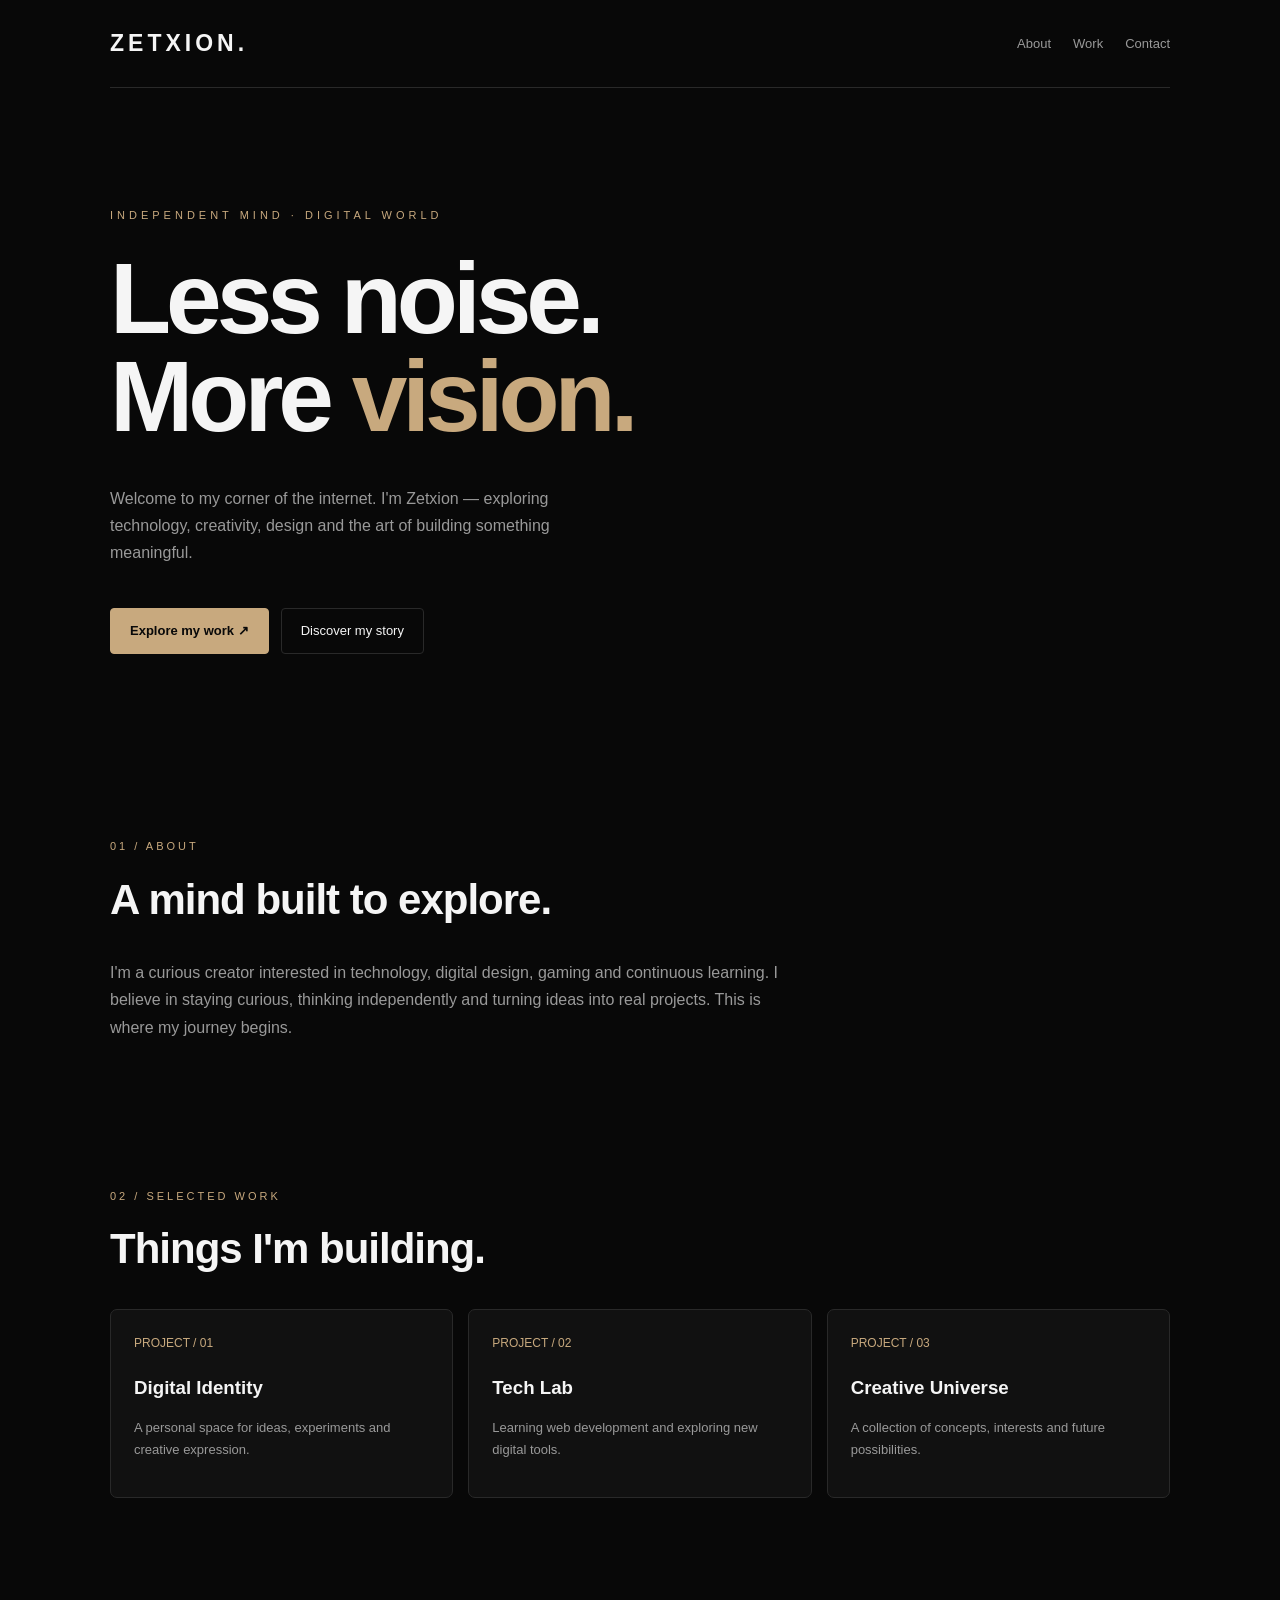
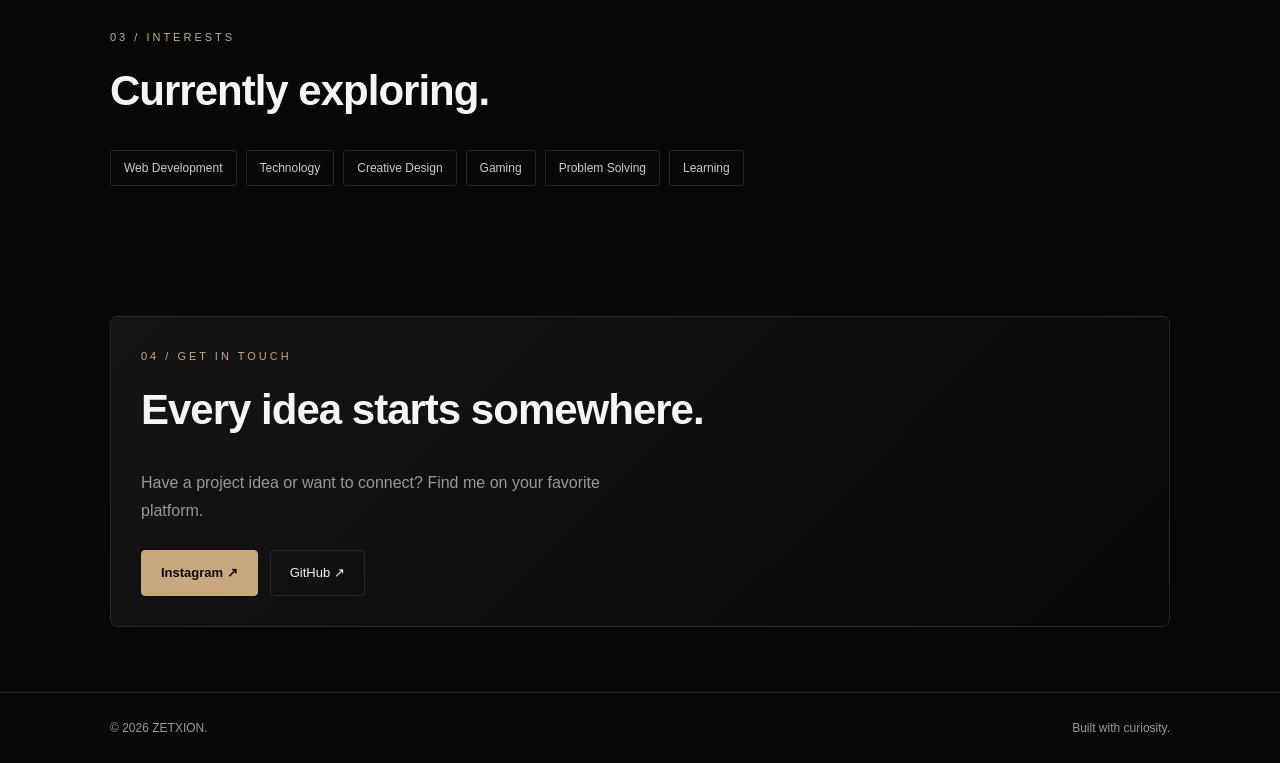
==== index.html @ 067358d5 "Create index.html" ====
<!DOCTYPE html>
<html lang="en">
<head>
  <meta charset="UTF-8">
  <meta name="viewport" content="width=device-width, initial-scale=1.0">
  <meta name="theme-color" content="#080808">
  <meta name="description" content="Zetxion — Personal portfolio, projects and digital identity.">
  <title>ZETXION — Personal Portfolio</title>
  <style>
    :root {
      --bg: #080808;
      --panel: #111111;
      --text: #f5f5f5;
      --muted: #999999;
      --line: #292929;
      --accent: #c8a97e;
    }

    * { box-sizing: border-box; }

    html { scroll-behavior: smooth; }

    body {
      margin: 0;
      background: var(--bg);
      color: var(--text);
      font-family: Inter, Arial, sans-serif;
      line-height: 1.7;
    }

    a {
      color: inherit;
      text-decoration: none;
    }

    .wrap {
      width: min(1060px, 90%);
      margin: auto;
    }

    nav {
      display: flex;
      justify-content: space-between;
      align-items: center;
      padding: 24px 0;
      border-bottom: 1px solid var(--line);
    }

    .logo {
      font-size: 23px;
      font-weight: 900;
      letter-spacing: 4px;
    }

    .navlinks {
      display: flex;
      gap: 22px;
      color: var(--muted);
      font-size: 13px;
    }

    .hero {
      min-height: 76vh;
      display: flex;
      flex-direction: column;
      justify-content: center;
      align-items: flex-start;
      padding: 75px 0;
    }

    .eyebrow {
      color: var(--accent);
      text-transform: uppercase;
      letter-spacing: 4px;
      font-size: 11px;
    }

    h1 {
      font-size: clamp(48px, 12vw, 100px);
      line-height: .98;
      letter-spacing: -5px;
      margin: 24px 0;
    }

    h1 span { color: var(--accent); }

    .intro {
      color: var(--muted);
      max-width: 510px;
      font-size: 16px;
    }

    .actions {
      display: flex;
      flex-wrap: wrap;
      gap: 12px;
      margin-top: 26px;
    }

    .btn {
      padding: 11px 19px;
      border: 1px solid var(--line);
      border-radius: 4px;
      font-size: 13px;
      transition: .2s;
    }

    .btn.primary {
      background: var(--accent);
      color: #090909;
      border-color: var(--accent);
      font-weight: 700;
    }

    .btn:hover { transform: translateY(-3px); }

    section { padding: 65px 0; }

    .section-label {
      color: var(--accent);
      font-size: 11px;
      letter-spacing: 3px;
      text-transform: uppercase;
    }

    h2 {
      font-size: clamp(28px, 6vw, 42px);
      margin: 8px 0 24px;
      letter-spacing: -1px;
    }

    .about {
      max-width: 680px;
      color: var(--muted);
    }

    .grid {
      display: grid;
      grid-template-columns: repeat(3, 1fr);
      gap: 15px;
    }

    .card {
      background: var(--panel);
      border: 1px solid var(--line);
      padding: 23px;
      border-radius: 7px;
      transition: .25s;
    }

    .card:hover {
      border-color: var(--accent);
      transform: translateY(-4px);
    }

    .card .number {
      color: var(--accent);
      font-size: 12px;
    }

    .card h3 { margin-bottom: 7px; }

    .card p {
      color: var(--muted);
      font-size: 13px;
    }

    .tags {
      display: flex;
      flex-wrap: wrap;
      gap: 9px;
    }

    .tag {
      border: 1px solid var(--line);
      padding: 7px 13px;
      color: #cccccc;
      font-size: 12px;
      border-radius: 3px;
    }

    .contact-box {
      padding: 30px;
      border: 1px solid var(--line);
      border-radius: 7px;
      background: linear-gradient(135deg, #141414, #090909);
    }

    footer {
      border-top: 1px solid var(--line);
      padding: 25px 0;
      color: var(--muted);
      font-size: 12px;
    }

    footer .wrap {
      display: flex;
      justify-content: space-between;
      gap: 12px;
      flex-wrap: wrap;
    }

    @media (max-width: 650px) {
      .navlinks { gap: 12px; font-size: 11px; }
      .logo { font-size: 19px; letter-spacing: 2px; }
      h1 { letter-spacing: -3px; }
      .grid { grid-template-columns: 1fr; }
      .hero { min-height: 68vh; }
    }
  </style>
</head>
<body>
  <header class="wrap">
    <nav>
      <a class="logo" href="#home">ZETXION.</a>
      <div class="navlinks">
        <a href="#about">About</a>
        <a href="#work">Work</a>
        <a href="#contact">Contact</a>
      </div>
    </nav>
  </header>

  <main>
    <section class="hero wrap" id="home">
      <div class="eyebrow">Independent mind · Digital world</div>
      <h1>Less noise.<br>More <span>vision.</span></h1>
      <p class="intro">
        Welcome to my corner of the internet.
        I'm Zetxion — exploring technology, creativity,
        design and the art of building something meaningful.
      </p>
      <div class="actions">
        <a class="btn primary" href="#work">Explore my work ↗</a>
        <a class="btn" href="#about">Discover my story</a>
      </div>
    </section>

    <section class="wrap" id="about">
      <div class="section-label">01 / About</div>
      <h2>A mind built to explore.</h2>
      <p class="about">
        I'm a curious creator interested in technology, digital
        design, gaming and continuous learning. I believe in
        staying curious, thinking independently and turning
        ideas into real projects. This is where my journey begins.
      </p>
    </section>

    <section class="wrap" id="work">
      <div class="section-label">02 / Selected work</div>
      <h2>Things I'm building.</h2>
      <div class="grid">
        <article class="card">
          <div class="number">PROJECT / 01</div>
          <h3>Digital Identity</h3>
          <p>A personal space for ideas, experiments and creative expression.</p>
        </article>
        <article class="card">
          <div class="number">PROJECT / 02</div>
          <h3>Tech Lab</h3>
          <p>Learning web development and exploring new digital tools.</p>
        </article>
        <article class="card">
          <div class="number">PROJECT / 03</div>
          <h3>Creative Universe</h3>
          <p>A collection of concepts, interests and future possibilities.</p>
        </article>
      </div>
    </section>

    <section class="wrap" id="skills">
      <div class="section-label">03 / Interests</div>
      <h2>Currently exploring.</h2>
      <div class="tags">
        <span class="tag">Web Development</span>
        <span class="tag">Technology</span>
        <span class="tag">Creative Design</span>
        <span class="tag">Gaming</span>
        <span class="tag">Problem Solving</span>
        <span class="tag">Learning</span>
      </div>
    </section>

    <section class="wrap" id="contact">
      <div class="contact-box">
        <div class="section-label">04 / Get in touch</div>
        <h2>Every idea starts somewhere.</h2>
        <p class="intro">
          Have a project idea or want to connect?
          Find me on your favorite platform.
        </p>
        <!-- Replace # with your real profile URLs -->
        <div class="actions">
          <a class="btn primary" href="#" target="_blank"
             rel="noopener">Instagram ↗</a>
          <a class="btn" href="#" target="_blank"
             rel="noopener">GitHub ↗</a>
        </div>
      </div>
    </section>
  </main>

  <footer>
    <div class="wrap">
      <span>© <span id="year">2026</span> ZETXION.</span>
      <span>Built with curiosity.</span>
    </div>
  </footer>

  <script>
    document.getElementById("year").textContent =
      new Date().getFullYear();
  </script>
</body>
</html>
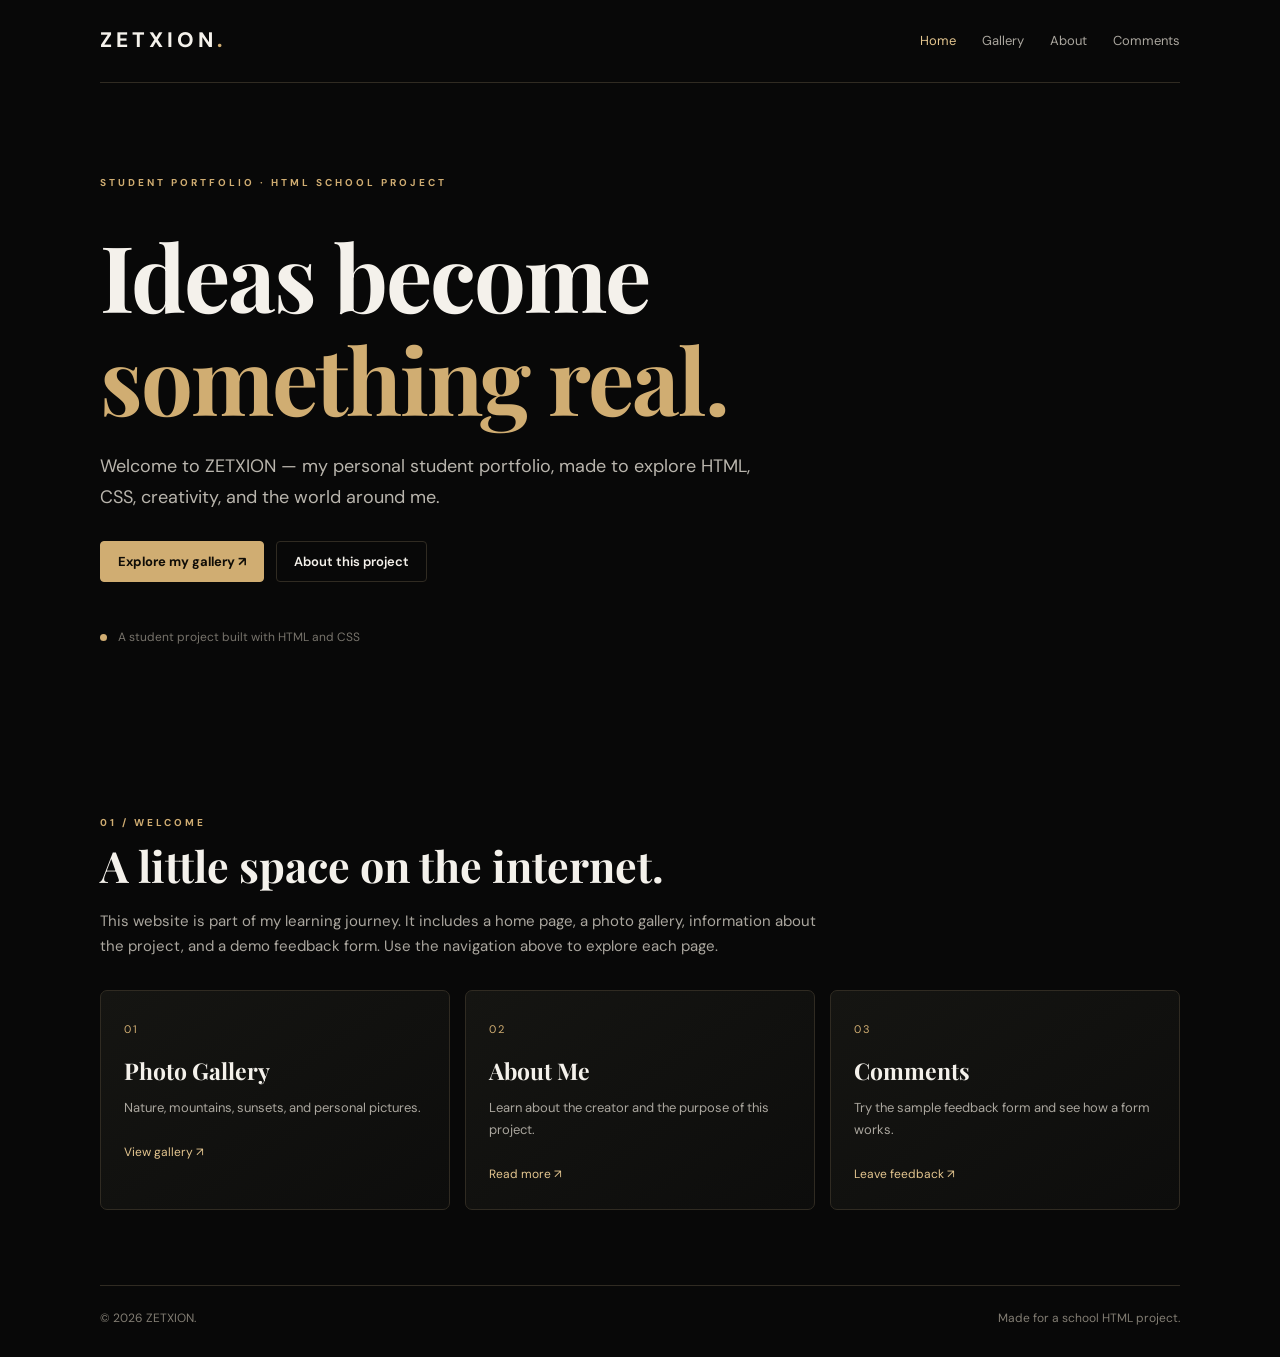
==== commit 802ed31e: "Add files via upload" ====
--- a/index.html
+++ b/index.html
@@ -1,317 +1,49 @@
-
 <!DOCTYPE html>
 <html lang="en">
 <head>
   <meta charset="UTF-8">
-  <meta name="viewport" content="width=device-width, initial-scale=1.0">
+  <meta name="viewport" content="width=device-width, initial-scale=1">
   <meta name="theme-color" content="#080808">
-  <meta name="description" content="Zetxion — Personal portfolio, projects and digital identity.">
-  <title>ZETXION — Personal Portfolio</title>
-  <style>
-    :root {
-      --bg: #080808;
-      --panel: #111111;
-      --text: #f5f5f5;
-      --muted: #999999;
-      --line: #292929;
-      --accent: #c8a97e;
-    }
-
-    * { box-sizing: border-box; }
-
-    html { scroll-behavior: smooth; }
-
-    body {
-      margin: 0;
-      background: var(--bg);
-      color: var(--text);
-      font-family: Inter, Arial, sans-serif;
-      line-height: 1.7;
-    }
-
-    a {
-      color: inherit;
-      text-decoration: none;
-    }
-
-    .wrap {
-      width: min(1060px, 90%);
-      margin: auto;
-    }
-
-    nav {
-      display: flex;
-      justify-content: space-between;
-      align-items: center;
-      padding: 24px 0;
-      border-bottom: 1px solid var(--line);
-    }
-
-    .logo {
-      font-size: 23px;
-      font-weight: 900;
-      letter-spacing: 4px;
-    }
-
-    .navlinks {
-      display: flex;
-      gap: 22px;
-      color: var(--muted);
-      font-size: 13px;
-    }
-
-    .hero {
-      min-height: 76vh;
-      display: flex;
-      flex-direction: column;
-      justify-content: center;
-      align-items: flex-start;
-      padding: 75px 0;
-    }
-
-    .eyebrow {
-      color: var(--accent);
-      text-transform: uppercase;
-      letter-spacing: 4px;
-      font-size: 11px;
-    }
-
-    h1 {
-      font-size: clamp(48px, 12vw, 100px);
-      line-height: .98;
-      letter-spacing: -5px;
-      margin: 24px 0;
-    }
-
-    h1 span { color: var(--accent); }
-
-    .intro {
-      color: var(--muted);
-      max-width: 510px;
-      font-size: 16px;
-    }
-
-    .actions {
-      display: flex;
-      flex-wrap: wrap;
-      gap: 12px;
-      margin-top: 26px;
-    }
-
-    .btn {
-      padding: 11px 19px;
-      border: 1px solid var(--line);
-      border-radius: 4px;
-      font-size: 13px;
-      transition: .2s;
-    }
-
-    .btn.primary {
-      background: var(--accent);
-      color: #090909;
-      border-color: var(--accent);
-      font-weight: 700;
-    }
-
-    .btn:hover { transform: translateY(-3px); }
-
-    section { padding: 65px 0; }
-
-    .section-label {
-      color: var(--accent);
-      font-size: 11px;
-      letter-spacing: 3px;
-      text-transform: uppercase;
-    }
-
-    h2 {
-      font-size: clamp(28px, 6vw, 42px);
-      margin: 8px 0 24px;
-      letter-spacing: -1px;
-    }
-
-    .about {
-      max-width: 680px;
-      color: var(--muted);
-    }
-
-    .grid {
-      display: grid;
-      grid-template-columns: repeat(3, 1fr);
-      gap: 15px;
-    }
-
-    .card {
-      background: var(--panel);
-      border: 1px solid var(--line);
-      padding: 23px;
-      border-radius: 7px;
-      transition: .25s;
-    }
-
-    .card:hover {
-      border-color: var(--accent);
-      transform: translateY(-4px);
-    }
-
-    .card .number {
-      color: var(--accent);
-      font-size: 12px;
-    }
-
-    .card h3 { margin-bottom: 7px; }
-
-    .card p {
-      color: var(--muted);
-      font-size: 13px;
-    }
-
-    .tags {
-      display: flex;
-      flex-wrap: wrap;
-      gap: 9px;
-    }
-
-    .tag {
-      border: 1px solid var(--line);
-      padding: 7px 13px;
-      color: #cccccc;
-      font-size: 12px;
-      border-radius: 3px;
-    }
-
-    .contact-box {
-      padding: 30px;
-      border: 1px solid var(--line);
-      border-radius: 7px;
-      background: linear-gradient(135deg, #141414, #090909);
-    }
-
-    footer {
-      border-top: 1px solid var(--line);
-      padding: 25px 0;
-      color: var(--muted);
-      font-size: 12px;
-    }
-
-    footer .wrap {
-      display: flex;
-      justify-content: space-between;
-      gap: 12px;
-      flex-wrap: wrap;
-    }
-
-    @media (max-width: 650px) {
-      .navlinks { gap: 12px; font-size: 11px; }
-      .logo { font-size: 19px; letter-spacing: 2px; }
-      h1 { letter-spacing: -3px; }
-      .grid { grid-template-columns: 1fr; }
-      .hero { min-height: 68vh; }
-    }
-  </style>
+  <meta name="description" content="ZETXION student portfolio and HTML school project.">
+  <title>ZETXION | Home</title>
+  <link rel="stylesheet" href="style.css">
 </head>
 <body>
-  <header class="wrap">
-    <nav>
-      <a class="logo" href="#home">ZETXION.</a>
-      <div class="navlinks">
-        <a href="#about">About</a>
-        <a href="#work">Work</a>
-        <a href="#contact">Contact</a>
-      </div>
+  <header class="site-header">
+    <a class="logo" href="index.html">ZETXION<span>.</span></a>
+    <nav aria-label="Main navigation">
+      <a class="active" href="index.html">Home</a>
+      <a href="gallery.html">Gallery</a>
+      <a href="about.html">About</a>
+      <a href="comments.html">Comments</a>
     </nav>
   </header>
 
   <main>
-    <section class="hero wrap" id="home">
-      <div class="eyebrow">Independent mind · Digital world</div>
-      <h1>Less noise.<br>More <span>vision.</span></h1>
-      <p class="intro">
-        Welcome to my corner of the internet.
-        I'm Zetxion — exploring technology, creativity,
-        design and the art of building something meaningful.
-      </p>
-      <div class="actions">
-        <a class="btn primary" href="#work">Explore my work ↗</a>
-        <a class="btn" href="#about">Discover my story</a>
+    <section class="hero container">
+      <p class="eyebrow">STUDENT PORTFOLIO · HTML SCHOOL PROJECT</p>
+      <h1>Ideas become<br><span>something real.</span></h1>
+      <p class="lead">Welcome to ZETXION — my personal student portfolio, made to explore HTML, CSS, creativity, and the world around me.</p>
+      <div class="button-row">
+        <a class="button button-gold" href="gallery.html">Explore my gallery ↗</a>
+        <a class="button button-outline" href="about.html">About this project</a>
       </div>
+      <div class="hero-note"><span class="status-dot"></span> A student project built with HTML and CSS</div>
     </section>
 
-    <section class="wrap" id="about">
-      <div class="section-label">01 / About</div>
-      <h2>A mind built to explore.</h2>
-      <p class="about">
-        I'm a curious creator interested in technology, digital
-        design, gaming and continuous learning. I believe in
-        staying curious, thinking independently and turning
-        ideas into real projects. This is where my journey begins.
-      </p>
-    </section>
-
-    <section class="wrap" id="work">
-      <div class="section-label">02 / Selected work</div>
-      <h2>Things I'm building.</h2>
-      <div class="grid">
-        <article class="card">
-          <div class="number">PROJECT / 01</div>
-          <h3>Digital Identity</h3>
-          <p>A personal space for ideas, experiments and creative expression.</p>
-        </article>
-        <article class="card">
-          <div class="number">PROJECT / 02</div>
-          <h3>Tech Lab</h3>
-          <p>Learning web development and exploring new digital tools.</p>
-        </article>
-        <article class="card">
-          <div class="number">PROJECT / 03</div>
-          <h3>Creative Universe</h3>
-          <p>A collection of concepts, interests and future possibilities.</p>
-        </article>
-      </div>
-    </section>
-
-    <section class="wrap" id="skills">
-      <div class="section-label">03 / Interests</div>
-      <h2>Currently exploring.</h2>
-      <div class="tags">
-        <span class="tag">Web Development</span>
-        <span class="tag">Technology</span>
-        <span class="tag">Creative Design</span>
-        <span class="tag">Gaming</span>
-        <span class="tag">Problem Solving</span>
-        <span class="tag">Learning</span>
-      </div>
-    </section>
-
-    <section class="wrap" id="contact">
-      <div class="contact-box">
-        <div class="section-label">04 / Get in touch</div>
-        <h2>Every idea starts somewhere.</h2>
-        <p class="intro">
-          Have a project idea or want to connect?
-          Find me on your favorite platform.
-        </p>
-        <!-- Replace # with your real profile URLs -->
-        <div class="actions">
-          <a class="btn primary" href="#" target="_blank"
-             rel="noopener">Instagram ↗</a>
-          <a class="btn" href="#" target="_blank"
-             rel="noopener">GitHub ↗</a>
-        </div>
+    <section class="container section-block">
+      <p class="eyebrow">01 / WELCOME</p>
+      <h2>A little space on the internet.</h2>
+      <p class="body-copy">This website is part of my learning journey. It includes a home page, a photo gallery, information about the project, and a demo feedback form. Use the navigation above to explore each page.</p>
+      <div class="feature-grid">
+        <a class="feature-card" href="gallery.html"><span class="card-index">01</span><h3>Photo Gallery</h3><p>Nature, mountains, sunsets, and personal pictures.</p><span class="card-link">View gallery ↗</span></a>
+        <a class="feature-card" href="about.html"><span class="card-index">02</span><h3>About Me</h3><p>Learn about the creator and the purpose of this project.</p><span class="card-link">Read more ↗</span></a>
+        <a class="feature-card" href="comments.html"><span class="card-index">03</span><h3>Comments</h3><p>Try the sample feedback form and see how a form works.</p><span class="card-link">Leave feedback ↗</span></a>
       </div>
     </section>
   </main>
 
-  <footer>
-    <div class="wrap">
-      <span>© <span id="year">2026</span> ZETXION.</span>
-      <span>Built with curiosity.</span>
-    </div>
-  </footer>
-
-  <script>
-    document.getElementById("year").textContent =
-      new Date().getFullYear();
-  </script>
+  <footer class="site-footer"><span>© <span class="year"></span> ZETXION.</span><span>Made for a school HTML project.</span></footer>
+  <script src="script.js"></script>
 </body>
 </html>
--- a/style.css
+++ b/style.css
@@ -0,0 +1,66 @@
+@import url('https://fonts.googleapis.com/css2?family=DM+Sans:wght@400;500;600;700&family=Playfair+Display:wght@500;600;700;800&display=swap');
+
+:root{--bg:#080808;--panel:#111111;--panel2:#151512;--text:#f4f1eb;--muted:#aaa69e;--line:#302b22;--gold:#d0ad72;--gold-light:#e3c58f;--max:1080px}
+*{box-sizing:border-box}
+html{scroll-behavior:smooth}
+body{margin:0;background:var(--bg);color:var(--text);font-family:'DM Sans',Arial,sans-serif;line-height:1.7}
+a{color:inherit;text-decoration:none}
+.site-header{width:min(var(--max),90%);margin:auto;display:flex;align-items:center;justify-content:space-between;gap:20px;padding:23px 0;border-bottom:1px solid var(--line)}
+.logo{font-size:21px;font-weight:800;letter-spacing:4px;white-space:nowrap}
+.logo span,.page-title span,h1 span{color:var(--gold)}
+nav{display:flex;gap:clamp(10px,2.5vw,26px);align-items:center;flex-wrap:wrap;justify-content:flex-end}
+nav a{font-size:13px;color:var(--muted);transition:color .2s}
+nav a:hover,nav a.active{color:var(--gold-light)}
+.container{width:min(var(--max),90%);margin-inline:auto}
+.hero{min-height:74vh;display:flex;flex-direction:column;justify-content:center;align-items:flex-start;padding:70px 0 90px}
+.eyebrow{color:var(--gold);font-size:10px;letter-spacing:3px;text-transform:uppercase;font-weight:700}
+h1,h2,h3{line-height:1.12}
+.hero h1,.page-title{font-family:'Playfair Display',Georgia,serif;font-size:clamp(46px,10vw,92px);letter-spacing:-2px;margin:22px 0}
+.lead{max-width:650px;color:#b9b5ad;font-size:clamp(15px,2vw,18px);margin:0}
+.button-row{display:flex;flex-wrap:wrap;gap:12px;margin-top:28px}
+.button{display:inline-flex;align-items:center;justify-content:center;padding:11px 17px;border:1px solid var(--line);border-radius:4px;font:600 13px 'DM Sans',Arial,sans-serif;cursor:pointer;transition:transform .2s,border-color .2s,background .2s}
+.button:hover{transform:translateY(-2px);border-color:var(--gold)}
+.button-gold{background:var(--gold);color:#100d07;border-color:var(--gold);font-weight:700}
+.button-gold:hover{background:var(--gold-light)}
+.button-outline{background:transparent;color:var(--text)}
+.hero-note{margin-top:45px;color:#77736b;font-size:12px}
+.status-dot{display:inline-block;width:7px;height:7px;background:var(--gold);border-radius:50%;margin-right:8px}
+.section-block{padding:55px 0 75px}
+h2{font-family:'Playfair Display',Georgia,serif;font-size:clamp(28px,5vw,43px);margin:10px 0 20px}
+.body-copy{max-width:720px;color:var(--muted);font-size:15px}
+.feature-grid{display:grid;grid-template-columns:repeat(3,minmax(0,1fr));gap:15px;margin-top:30px}
+.feature-card{display:block;background:linear-gradient(145deg,#151512,#0d0d0c);border:1px solid var(--line);border-radius:7px;padding:23px;transition:transform .2s,border-color .2s}
+.feature-card:hover{transform:translateY(-4px);border-color:var(--gold)}
+.card-index{font-size:11px;color:var(--gold);letter-spacing:2px}
+.feature-card h3{font-family:'Playfair Display',Georgia,serif;font-size:23px;margin:17px 0 8px}
+.feature-card p{color:var(--muted);font-size:13px}
+.card-link{display:inline-block;margin-top:10px;color:var(--gold-light);font-size:12px}
+.page-main{padding-top:65px;padding-bottom:75px;min-height:72vh}
+.page-title{font-size:clamp(43px,9vw,76px);margin:16px 0}
+.notice{border:1px solid var(--line);border-left:3px solid var(--gold);padding:13px 16px;color:var(--muted);font-size:13px;margin:26px 0}
+code{color:var(--gold-light);overflow-wrap:anywhere}
+.gallery-grid{display:grid;grid-template-columns:repeat(2,minmax(0,1fr));gap:18px;margin:28px 0}
+.gallery-item{margin:0;background:var(--panel);border:1px solid var(--line);border-radius:7px;overflow:hidden}
+.gallery-item img{display:block;width:100%;height:250px;object-fit:cover;background:#191919;transition:transform .4s}
+.gallery-item:hover img{transform:scale(1.025)}
+.gallery-item figcaption{display:flex;flex-direction:column;gap:3px;padding:14px 16px}
+.gallery-item figcaption strong{font-size:13px;color:var(--text)}
+.gallery-item figcaption span,.small-note{font-size:12px;color:var(--muted)}
+.small-note{margin:20px 0 26px}
+.about-panel{padding:27px;border:1px solid var(--line);border-radius:7px;background:linear-gradient(145deg,#151512,#0d0d0c);margin:28px 0}
+.about-panel h2{margin-top:8px}
+.form-layout{display:grid;grid-template-columns:minmax(0,1.5fr) minmax(200px,1fr);gap:18px;align-items:start}
+form{display:grid;gap:10px;margin-top:22px}
+label{font-size:13px;color:var(--gold-light)}
+input,textarea{width:100%;padding:12px 13px;background:#090909;border:1px solid #39342a;border-radius:4px;color:var(--text);font:14px 'DM Sans',Arial,sans-serif}
+input:focus,textarea:focus{outline:1px solid var(--gold);border-color:var(--gold)}
+textarea{resize:vertical}
+form .button{justify-self:start;margin-top:7px}
+.form-result{margin-top:17px;color:var(--gold-light);overflow-wrap:anywhere}
+.preview-card{border:1px solid var(--line);border-radius:5px;padding:14px;margin-top:10px;background:#0a0a0a}
+.preview-card strong{color:var(--gold-light)}
+.preview-card p{white-space:pre-wrap;color:var(--muted);margin-bottom:0}
+.side-note{border:1px solid var(--line);padding:22px;border-radius:7px;color:var(--muted);font-size:13px}
+.side-note h3{color:var(--text);font-family:'Playfair Display',Georgia,serif;font-size:22px}
+.site-footer{width:min(var(--max),90%);margin:auto;border-top:1px solid var(--line);padding:22px 0 28px;display:flex;justify-content:space-between;gap:12px;flex-wrap:wrap;color:#827d73;font-size:12px}
+@media(max-width:650px){.site-header{align-items:flex-start;flex-direction:column;padding:18px 0}.site-header nav{justify-content:flex-start;gap:17px}.hero{min-height:66vh;padding:60px 0}.hero h1{letter-spacing:-1.5px}.feature-grid,.gallery-grid,.form-layout{grid-template-columns:1fr}.gallery-item img{height:230px}.section-block{padding:40px 0 55px}.about-panel{padding:20px}.site-footer{flex-direction:column;gap:4px}}
